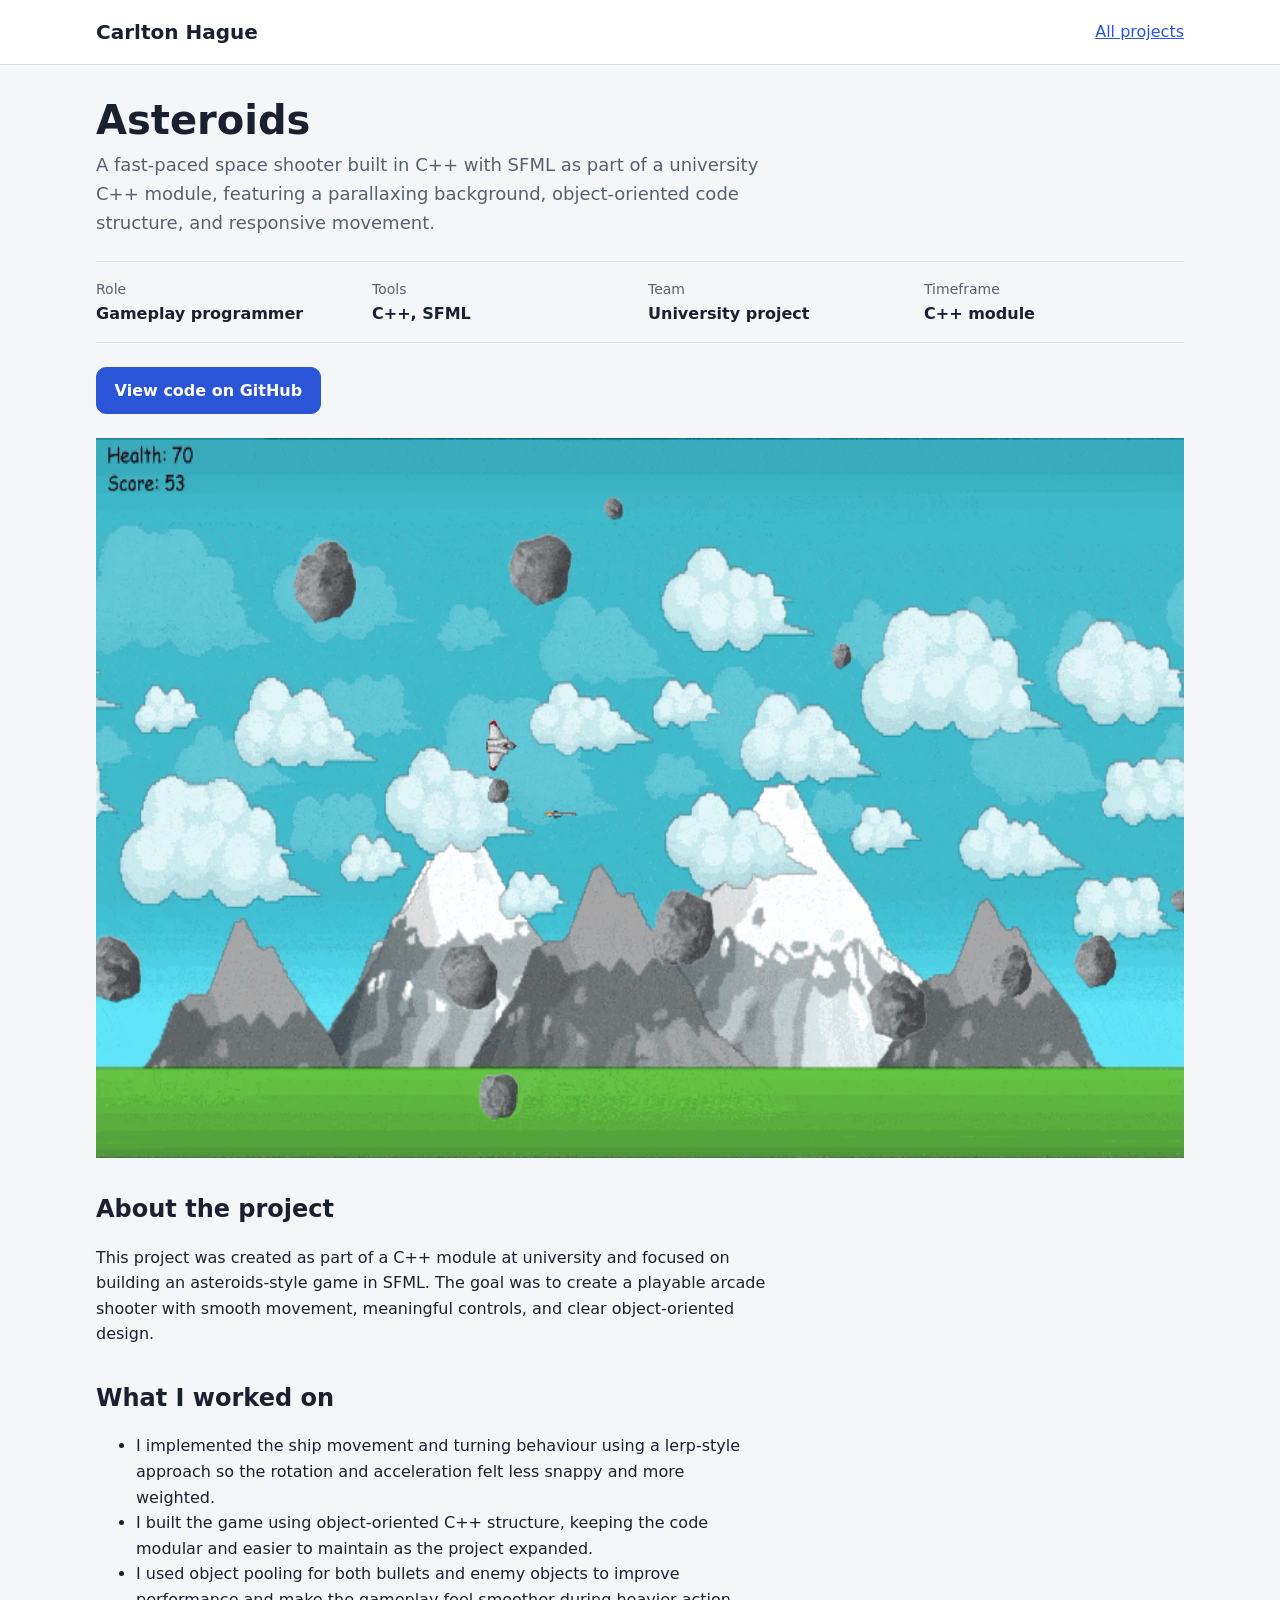
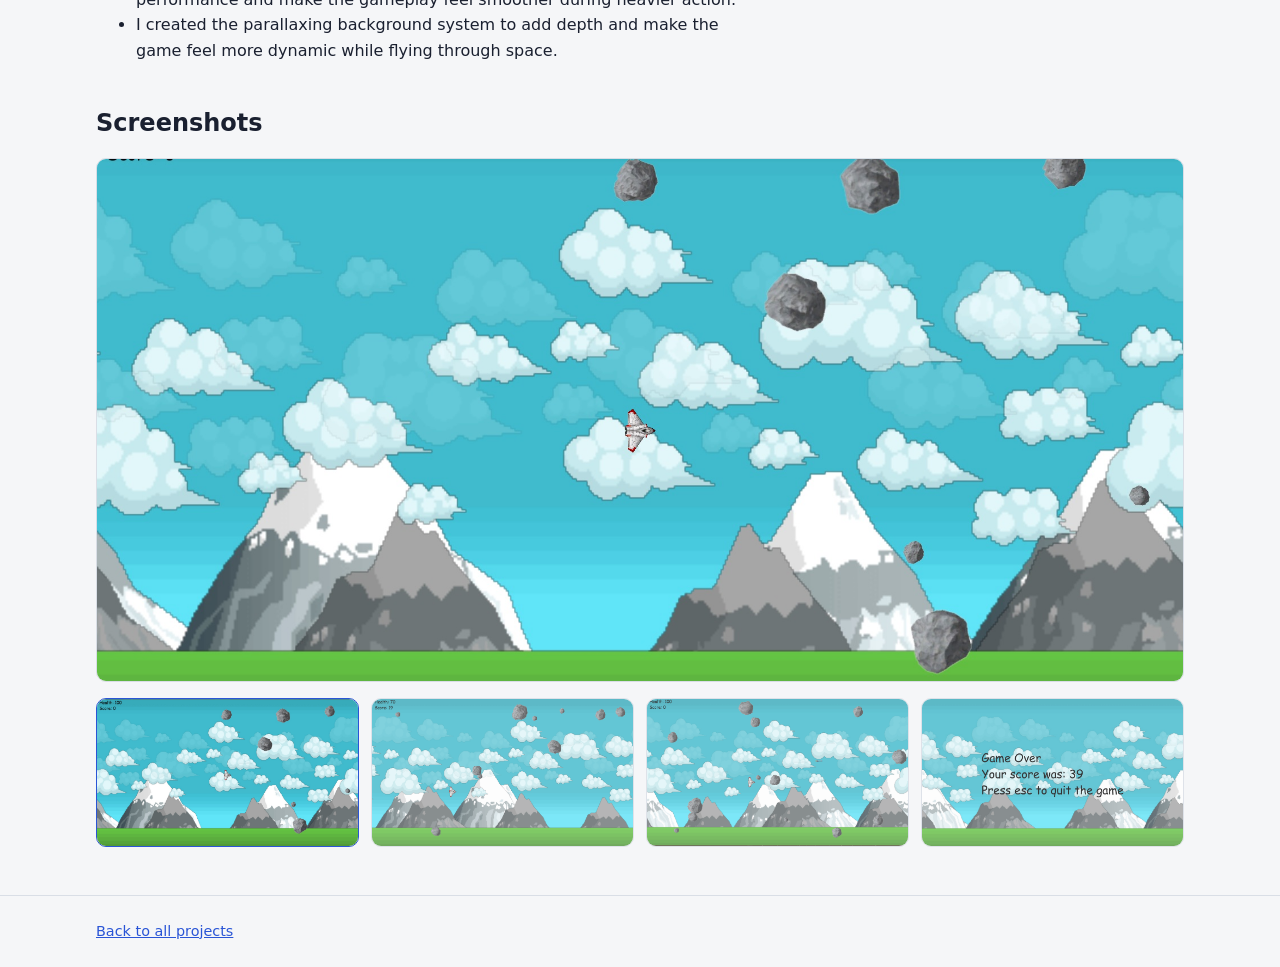
==== projects/project-four.html @ 6ba71f12 "Add the new Asteroids project page in the same style as the existing SFML project pages, with the Gi" ====
<!DOCTYPE html>
<html lang="en">
<head>
  <meta charset="utf-8">
  <meta name="viewport" content="width=device-width, initial-scale=1">
  <title>Asteroids | Carlton Hague</title>
  <meta name="description" content="A fast-paced asteroids-inspired SFML game built in C++ as part of a university module.">
  <link rel="stylesheet" href="../style.css">
</head>
<body>
<header class="site-header compact">
  <div class="wrap">
    <a class="name" href="../index.html">Carlton Hague</a>
    <a href="../index.html">All projects</a>
  </div>
</header>

<main class="wrap project">
  <h1>Asteroids</h1>
  <p class="summary">A fast-paced space shooter built in C++ with SFML as part of a university C++ module, featuring a parallaxing background, object-oriented code structure, and responsive movement.</p>

  <dl class="facts">
    <div><dt>Role</dt><dd>Gameplay programmer</dd></div>
    <div><dt>Tools</dt><dd>C++, SFML</dd></div>
    <div><dt>Team</dt><dd>University project</dd></div>
    <div><dt>Timeframe</dt><dd>C++ module</dd></div>
  </dl>

  <div class="actions">
    <a class="button" href="https://github.com/CarltonHague/Asteroids">View code on GitHub</a>
  </div>

  <div class="video">
    <img src="../Videos/ShipGame.gif" alt="Asteroids game gif showing ship movement and asteroid gameplay" width="1280" height="720" loading="lazy">
  </div>

  <section class="prose">
    <h2>About the project</h2>
    <p>This project was created as part of a C++ module at university and focused on building an asteroids-style game in SFML. The goal was to create a playable arcade shooter with smooth movement, meaningful controls, and clear object-oriented design.</p>

    <h2>What I worked on</h2>
    <ul>
      <li>I implemented the ship movement and turning behaviour using a lerp-style approach so the rotation and acceleration felt less snappy and more weighted.</li>
      <li>I built the game using object-oriented C++ structure, keeping the code modular and easier to maintain as the project expanded.</li>
      <li>I used object pooling for both bullets and enemy objects to improve performance and make the gameplay feel smoother during heavier action.</li>
      <li>I created the parallaxing background system to add depth and make the game feel more dynamic while flying through space.</li>
    </ul>
  </section>

  <section>
    <h2>Screenshots</h2>

    <div class="gallery-shell">
      <button class="feature-stage" id="featured-stage" type="button" aria-label="Open enlarged screenshot view">
        <img id="featured-image" src="../images/ship1.jpg" alt="Asteroids title screen and gameplay view" width="1280" height="720" loading="lazy">
      </button>

      <div class="gallery-thumbs" aria-label="Project screenshots">
        <button class="thumb is-active" type="button" data-index="0" aria-label="Show screenshot 1">
          <img src="../images/ship1.jpg" alt="Screenshot 1 thumbnail" width="1280" height="720" loading="lazy">
        </button>
        <button class="thumb" type="button" data-index="1" aria-label="Show screenshot 2">
          <img src="../images/Screenshot%202026-10-29%20223026.png" alt="Screenshot 2 thumbnail" width="1280" height="720" loading="lazy">
        </button>
        <button class="thumb" type="button" data-index="2" aria-label="Show screenshot 3">
          <img src="../images/Screenshot%202026-10-29%20223122.png" alt="Screenshot 3 thumbnail" width="1280" height="720" loading="lazy">
        </button>
        <button class="thumb" type="button" data-index="3" aria-label="Show screenshot 4">
          <img src="../images/ending%20screen%20ship.jpg" alt="Screenshot 4 thumbnail" width="1280" height="720" loading="lazy">
        </button>
      </div>
    </div>
  </section>
</main>

<div class="lightbox" id="gallery-lightbox" aria-hidden="true">
  <div class="lightbox-panel">
    <button class="lightbox-close" type="button" aria-label="Close enlarged screenshot">×</button>
    <img id="lightbox-image" src="../images/ship1.jpg" alt="Enlarged Asteroids screenshot">
  </div>
</div>

<footer class="site-footer">
  <div class="wrap"><a href="../index.html">Back to all projects</a></div>
</footer>

<script>
  const images = [
    '../images/ship1.jpg',
    '../images/Screenshot%202026-10-29%20223026.png',
    '../images/Screenshot%202026-10-29%20223122.png',
    '../images/ending%20screen%20ship.jpg'
  ];

  const featuredImage = document.getElementById('featured-image');
  const featuredStage = document.getElementById('featured-stage');
  const thumbs = document.querySelectorAll('.thumb');
  const lightbox = document.getElementById('gallery-lightbox');
  const lightboxImage = document.getElementById('lightbox-image');
  const closeButton = document.querySelector('.lightbox-close');
  let activeIndex = 0;
  let cycleTimer;

  function renderFeatured(index) {
    activeIndex = index;
    featuredImage.src = images[index];
    featuredImage.alt = `Asteroids screenshot ${index + 1}`;

    thumbs.forEach((thumb, thumbIndex) => {
      thumb.classList.toggle('is-active', thumbIndex === index);
    });
  }

  function nextFeatured() {
    const nextIndex = (activeIndex + 1) % images.length;
    renderFeatured(nextIndex);
  }

  function startCycle() {
    clearInterval(cycleTimer);
    cycleTimer = setInterval(nextFeatured, 3500);
  }

  thumbs.forEach((thumb) => {
    thumb.addEventListener('click', () => {
      renderFeatured(Number(thumb.dataset.index));
      startCycle();
    });
  });

  featuredStage.addEventListener('click', () => {
    lightboxImage.src = images[activeIndex];
    lightboxImage.alt = `Enlarged Asteroids screenshot ${activeIndex + 1}`;
    lightbox.classList.add('is-open');
    lightbox.setAttribute('aria-hidden', 'false');
    clearInterval(cycleTimer);
  });

  function closeLightbox() {
    lightbox.classList.remove('is-open');
    lightbox.setAttribute('aria-hidden', 'true');
    startCycle();
  }

  closeButton.addEventListener('click', closeLightbox);

  lightbox.addEventListener('click', (event) => {
    if (event.target === lightbox) {
      closeLightbox();
    }
  });

  document.addEventListener('keydown', (event) => {
    if (event.key === 'Escape' && lightbox.classList.contains('is-open')) {
      closeLightbox();
    }
  });

  renderFeatured(0);
  startCycle();
</script>
</body>
</html>
---- style.css ----
/* Change the colours and sizes here and every page updates. */
:root {
  --bg: #f5f6f8;
  --surface: #ffffff;
  --text: #1a2030;
  --muted: #566070;
  --accent: #2a55d6;
  --accent-text: #ffffff;
  --border: #d9dee6;
  --radius: 10px;
  --max: 68rem;
  color-scheme: light dark;
}
@media (prefers-color-scheme: dark) {
  :root {
    --bg: #11141b;
    --surface: #1a1f2a;
    --text: #e7eaf0;
    --muted: #9ba5b5;
    --accent: #8aa6ff;
    --accent-text: #10131a;
    --border: #2b3240;
  }
}

* { box-sizing: border-box; }
body {
  margin: 0;
  background: var(--bg);
  color: var(--text);
  font: 1rem/1.6 system-ui, -apple-system, "Segoe UI", Roboto, sans-serif;
}
img, video, iframe { display: block; max-width: 100%; }
a { color: var(--accent); }
a:focus-visible { outline: 3px solid var(--accent); outline-offset: 2px; }
h2 { font-size: 1.5rem; margin: 2.5rem 0 1rem; }
.wrap { width: min(100% - 2rem, var(--max)); margin-inline: auto; }

/* Header */
.site-header { background: var(--surface); border-bottom: 1px solid var(--border); }
.site-header .wrap {
  display: flex; flex-wrap: wrap; align-items: flex-end;
  justify-content: space-between; gap: 1rem 2rem; padding-block: 2rem;
}
.site-header h1 { margin: 0; font-size: clamp(2rem, 7vw, 3.25rem); line-height: 1.1; letter-spacing: -0.02em; }
.tagline { margin: 0.4rem 0 0; color: var(--muted); font-size: 1.125rem; }
.contact { display: flex; flex-wrap: wrap; gap: 0.5rem 1.25rem; list-style: none; margin: 0; padding: 0; }
.site-header.compact .wrap { align-items: center; padding-block: 1rem; }
.site-header .name { font-size: 1.25rem; font-weight: 700; color: var(--text); text-decoration: none; }

/* Home page project cards */
.projects {
  display: grid; gap: 1.5rem; list-style: none; margin: 0; padding: 0;
  grid-template-columns: repeat(auto-fill, minmax(min(100%, 19rem), 1fr));
}
.card {
  position: relative; display: flex; flex-direction: column; overflow: hidden;
  background: var(--surface); border: 1px solid var(--border); border-radius: var(--radius);
}
.card:hover, .card:focus-within { border-color: var(--accent); }
.card img { width: 100%; height: auto; aspect-ratio: 16 / 9; object-fit: cover; }
.card-body { display: flex; flex-direction: column; flex: 1; gap: 0.6rem; padding: 1rem 1.125rem 1.25rem; }
.card h3 { margin: 0; font-size: 1.25rem; }
.card h3 a { color: inherit; text-decoration: none; }
.card h3 a::after { content: ""; position: absolute; inset: 0; } /* makes the whole card clickable */
.card p { margin: 0; color: var(--muted); }
.tags { display: flex; flex-wrap: wrap; gap: 0.375rem; list-style: none; margin: auto 0 0; padding: 0; font-size: 0.875rem; }
.tags li { border: 1px solid var(--border); border-radius: 999px; padding: 0.1rem 0.7rem; color: var(--muted); }

/* Project pages */
main { padding-bottom: 3rem; }
.project h1 { margin: 2rem 0 0.5rem; font-size: clamp(1.75rem, 5vw, 2.5rem); line-height: 1.15; }
.summary { max-width: 42rem; margin: 0; color: var(--muted); font-size: 1.125rem; }
.facts {
  display: grid; gap: 1rem; margin: 1.5rem 0; padding: 1rem 0;
  grid-template-columns: repeat(auto-fit, minmax(9rem, 1fr));
  border-block: 1px solid var(--border);
}
.facts dt { color: var(--muted); font-size: 0.875rem; }
.facts dd { margin: 0; font-weight: 600; }
.actions { display: flex; flex-wrap: wrap; gap: 0.75rem; margin: 0 0 1.5rem; }
.button {
  display: inline-block; padding: 0.6rem 1.1rem; border: 1px solid var(--accent);
  border-radius: var(--radius); background: var(--accent); color: var(--accent-text);
  font-weight: 600; text-decoration: none;
}
.button.secondary { background: transparent; color: var(--accent); }
.video { aspect-ratio: 16 / 9; }
.video iframe { width: 100%; height: 100%; border: 0; border-radius: var(--radius); }
.prose { max-width: 42rem; }
.prose h2 { margin-top: 2rem; }

.gallery-shell {
  display: grid; gap: 1rem;
  max-width: 68rem;
}
.feature-stage {
  width: 100%; padding: 0; border: 1px solid var(--border); border-radius: var(--radius);
  background: var(--surface); overflow: hidden; cursor: zoom-in;
}
.feature-stage img {
  display: block; width: 100%; height: auto; max-height: 58vh; object-fit: cover;
  background: #dfe4ee;
}
.gallery-thumbs {
  display: grid; grid-template-columns: repeat(auto-fit, minmax(min(100%, 12rem), 1fr));
  gap: 0.75rem;
}
.thumb {
  padding: 0; border: 1px solid var(--border); border-radius: var(--radius); overflow: hidden;
  background: transparent; cursor: pointer; transition: border-color 0.15s ease, transform 0.15s ease, opacity 0.15s ease;
  opacity: 0.8;
}
.thumb:hover, .thumb:focus-visible {
  border-color: var(--accent);
}
.thumb.is-active {
  border-color: var(--accent);
  opacity: 1;
}
.thumb img {
  display: block; width: 100%; height: auto; aspect-ratio: 16 / 9; object-fit: cover;
}

.lightbox {
  position: fixed;
  inset: 0;
  display: none;
  align-items: center;
  justify-content: center;
  background: rgba(10, 14, 20, 0.82);
  padding: 1.5rem;
  z-index: 1000;
}
.lightbox.is-open { display: flex; }
.lightbox-panel {
  position: relative;
  width: min(92vw, 1200px);
  max-height: 88vh;
  display: flex;
  align-items: center;
  justify-content: center;
  background: rgba(255, 255, 255, 0.04);
  border-radius: var(--radius);
}
.lightbox-panel img {
  display: block;
  width: 100%;
  max-width: 100%;
  max-height: 88vh;
  height: auto;
  border-radius: var(--radius);
  object-fit: contain;
  border: 1px solid rgba(255, 255, 255, 0.15);
}
.lightbox-close {
  position: absolute; top: 0.75rem; right: 0.75rem; width: 2.5rem; height: 2.5rem; border: 0;
  border-radius: 999px; background: rgba(10, 14, 20, 0.8); color: #fff; font-size: 1.5rem; cursor: pointer;
}

@media (max-width: 640px) {
  .gallery-thumbs {
    grid-template-columns: repeat(3, minmax(0, 1fr));
  }
  .feature-stage img {
    max-height: 40vh;
  }
  .lightbox {
    padding: 0.75rem;
  }
  .lightbox-panel {
    width: 100%;
    max-height: 82vh;
  }
  .lightbox-panel img {
    max-height: 82vh;
  }
}

/* Footer */
.site-footer { border-top: 1px solid var(--border); padding-block: 1.5rem; color: var(--muted); font-size: 0.9rem; }
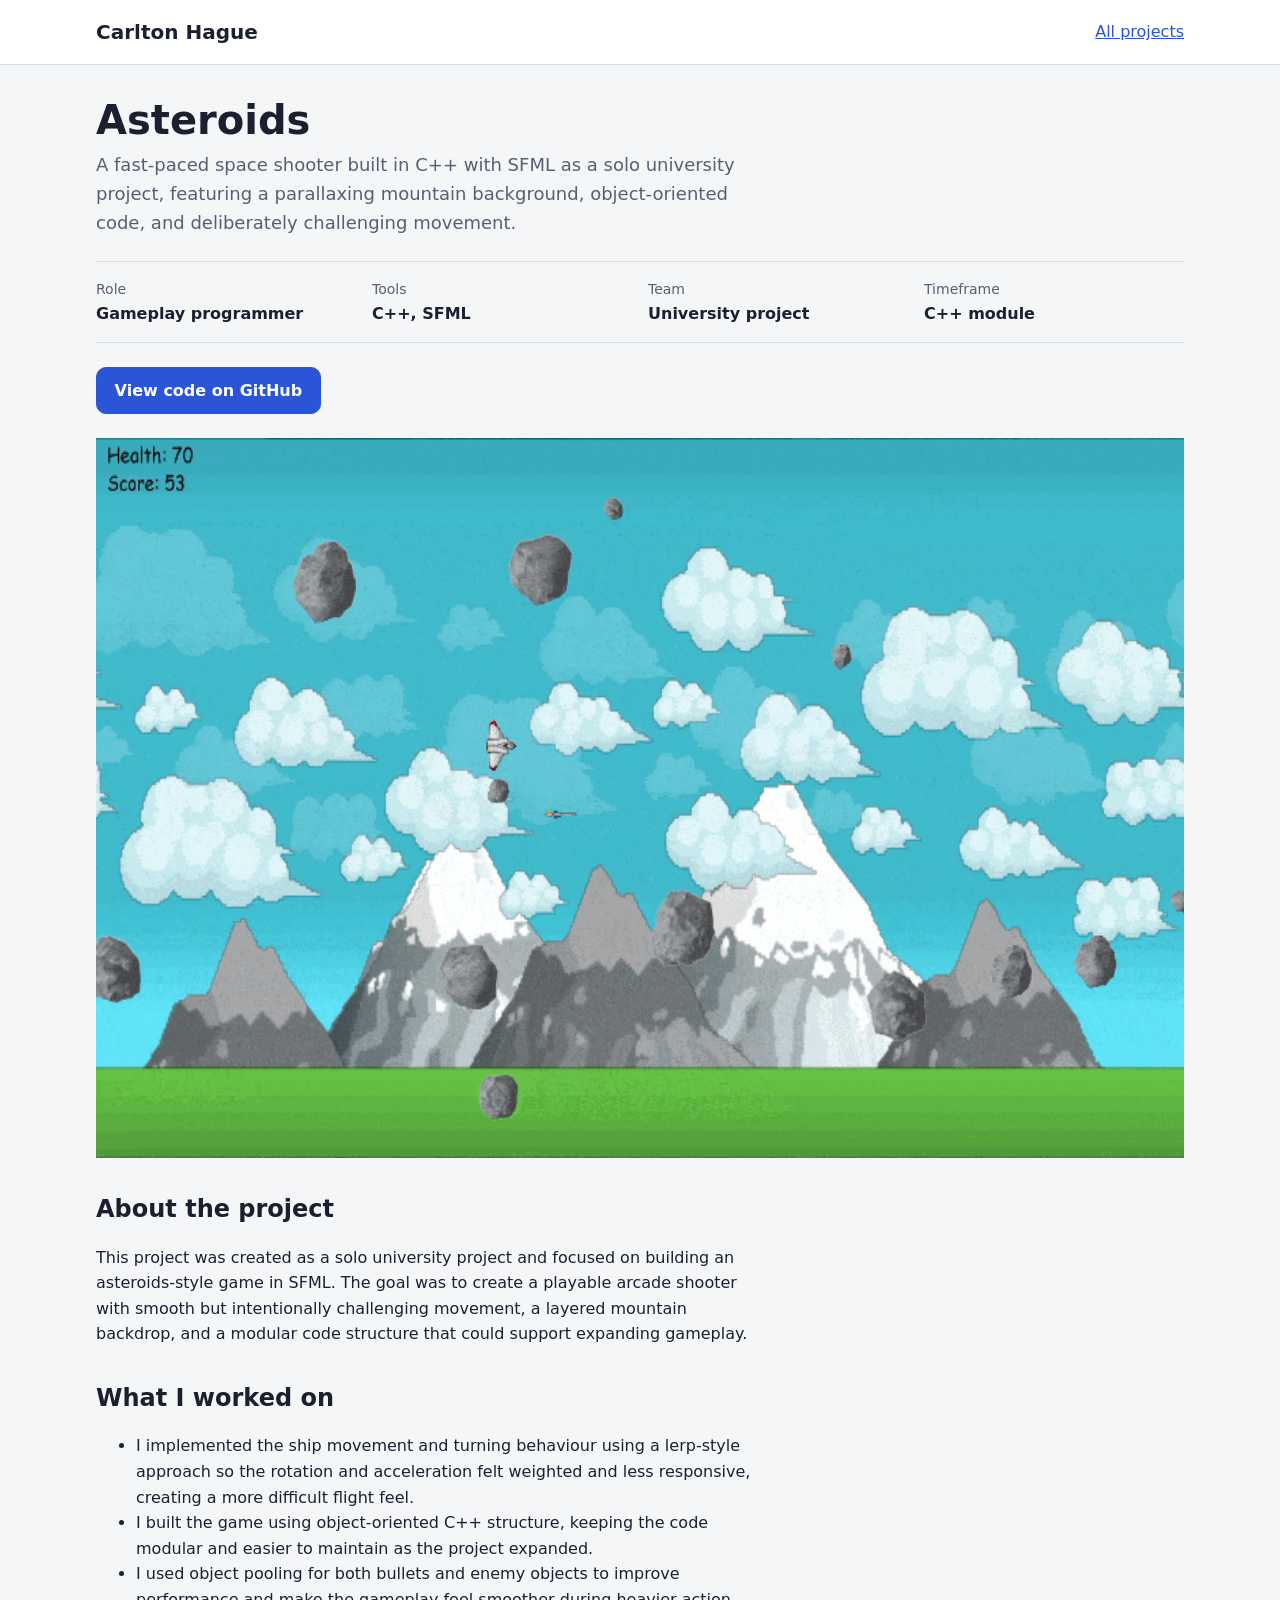
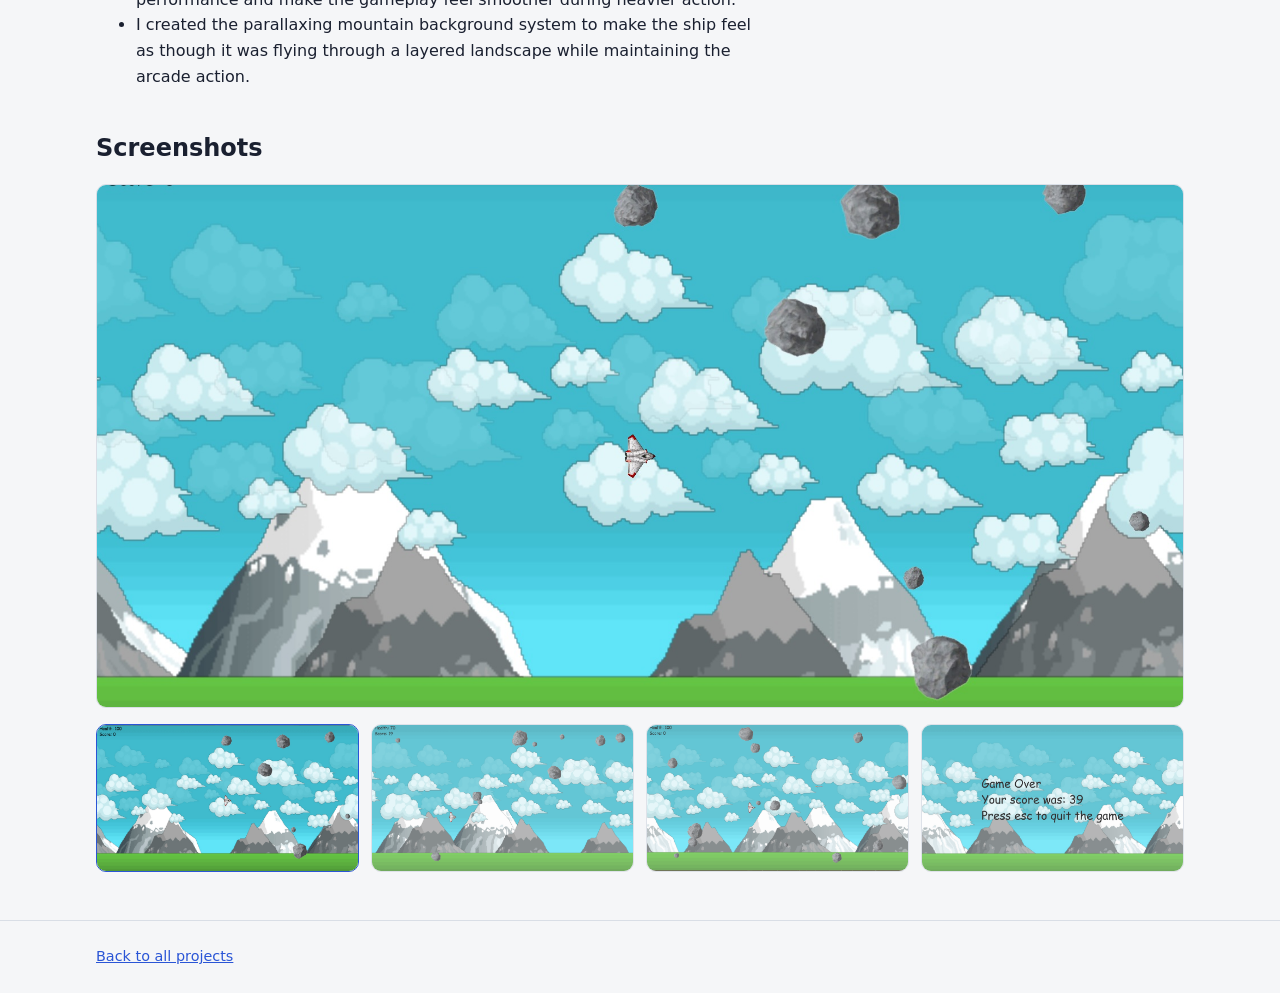
==== commit c7ad0f0c: "Adjust Asteroids project wording to reflect solo university project, weighted movement, and mountain" ====
--- a/projects/project-four.html
+++ b/projects/project-four.html
@@ -4,7 +4,7 @@
   <meta charset="utf-8">
   <meta name="viewport" content="width=device-width, initial-scale=1">
   <title>Asteroids | Carlton Hague</title>
-  <meta name="description" content="A fast-paced asteroids-inspired SFML game built in C++ as part of a university module.">
+  <meta name="description" content="A fast-paced asteroids-inspired SFML game built in C++ as part of a solo university project, with challenging movement and a parallaxing mountain backdrop.">
   <link rel="stylesheet" href="../style.css">
 </head>
 <body>
@@ -17,7 +17,7 @@
 
 <main class="wrap project">
   <h1>Asteroids</h1>
-  <p class="summary">A fast-paced space shooter built in C++ with SFML as part of a university C++ module, featuring a parallaxing background, object-oriented code structure, and responsive movement.</p>
+  <p class="summary">A fast-paced space shooter built in C++ with SFML as a solo university project, featuring a parallaxing mountain background, object-oriented code, and deliberately challenging movement.</p>
 
   <dl class="facts">
     <div><dt>Role</dt><dd>Gameplay programmer</dd></div>
@@ -36,14 +36,14 @@
 
   <section class="prose">
     <h2>About the project</h2>
-    <p>This project was created as part of a C++ module at university and focused on building an asteroids-style game in SFML. The goal was to create a playable arcade shooter with smooth movement, meaningful controls, and clear object-oriented design.</p>
+    <p>This project was created as a solo university project and focused on building an asteroids-style game in SFML. The goal was to create a playable arcade shooter with smooth but intentionally challenging movement, a layered mountain backdrop, and a modular code structure that could support expanding gameplay.</p>
 
     <h2>What I worked on</h2>
     <ul>
-      <li>I implemented the ship movement and turning behaviour using a lerp-style approach so the rotation and acceleration felt less snappy and more weighted.</li>
+      <li>I implemented the ship movement and turning behaviour using a lerp-style approach so the rotation and acceleration felt weighted and less responsive, creating a more difficult flight feel.</li>
       <li>I built the game using object-oriented C++ structure, keeping the code modular and easier to maintain as the project expanded.</li>
       <li>I used object pooling for both bullets and enemy objects to improve performance and make the gameplay feel smoother during heavier action.</li>
-      <li>I created the parallaxing background system to add depth and make the game feel more dynamic while flying through space.</li>
+      <li>I created the parallaxing mountain background system to make the ship feel as though it was flying through a layered landscape while maintaining the arcade action.</li>
     </ul>
   </section>
 
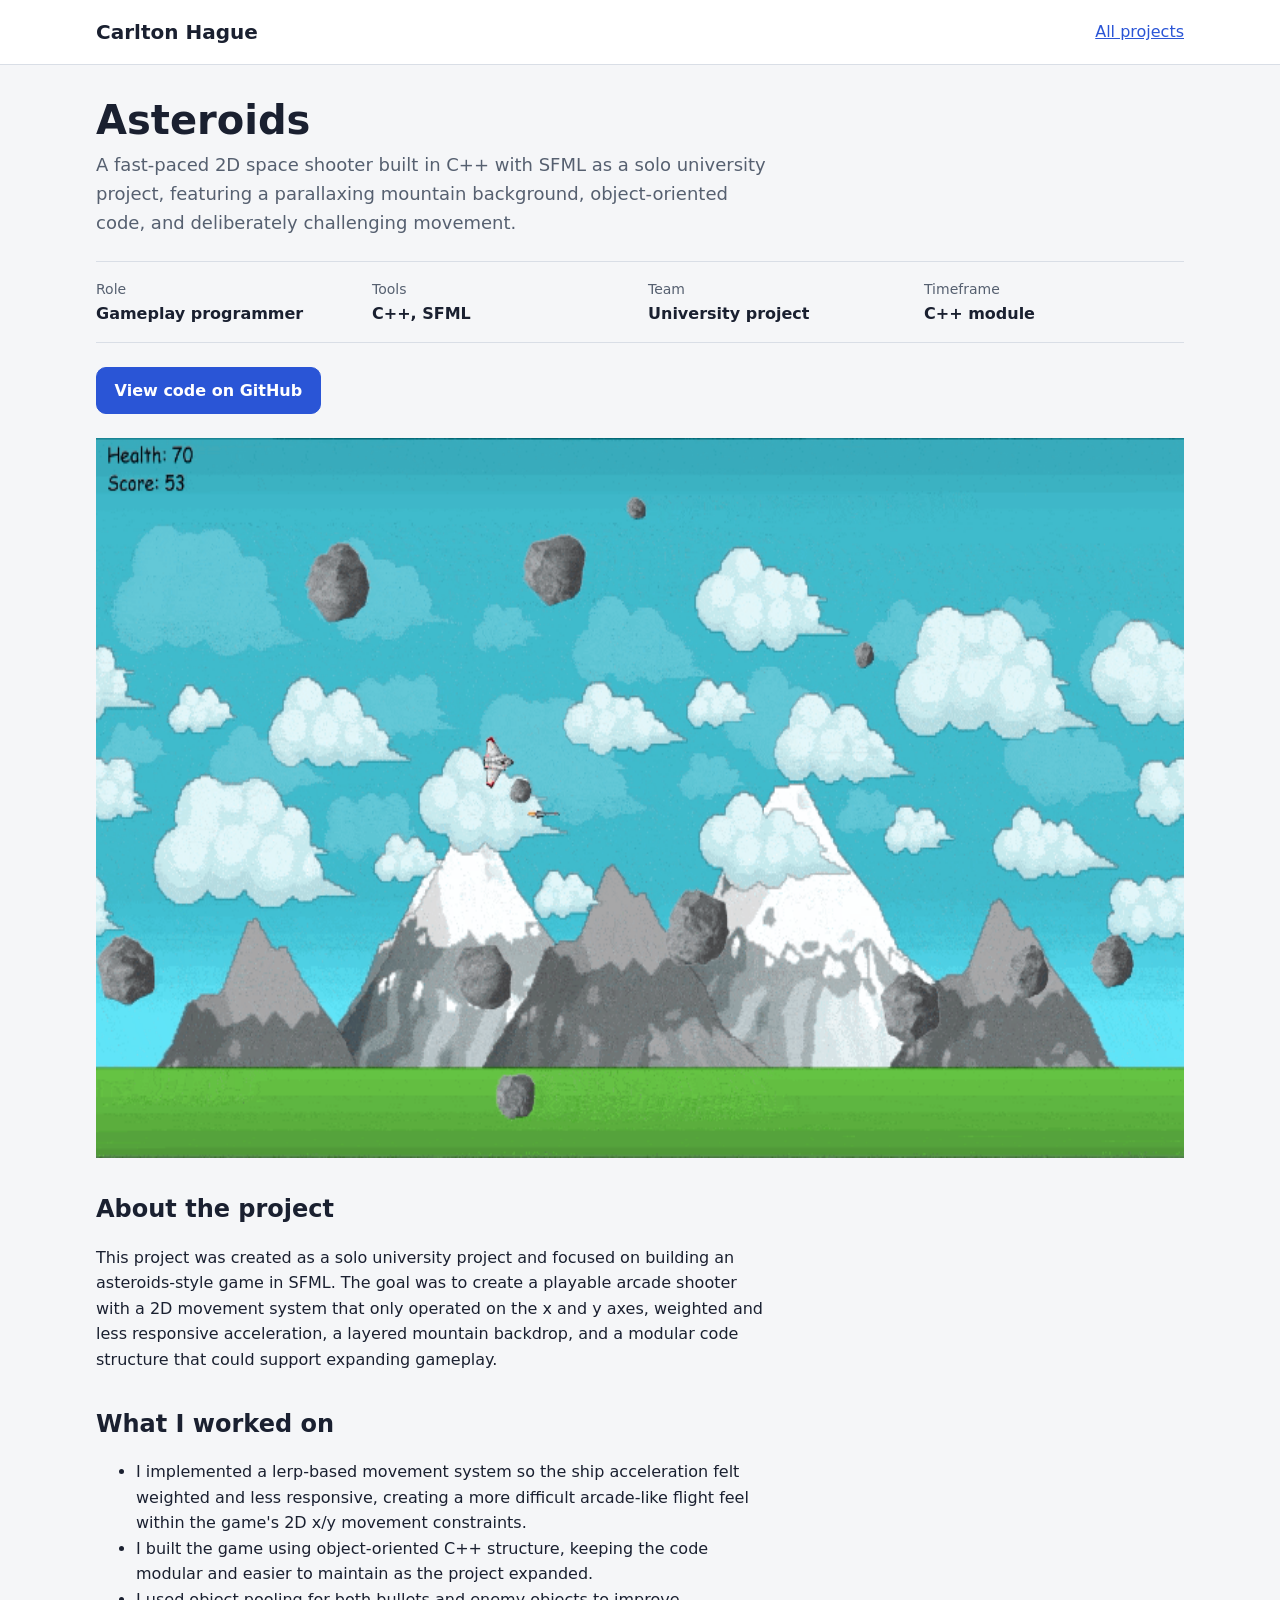
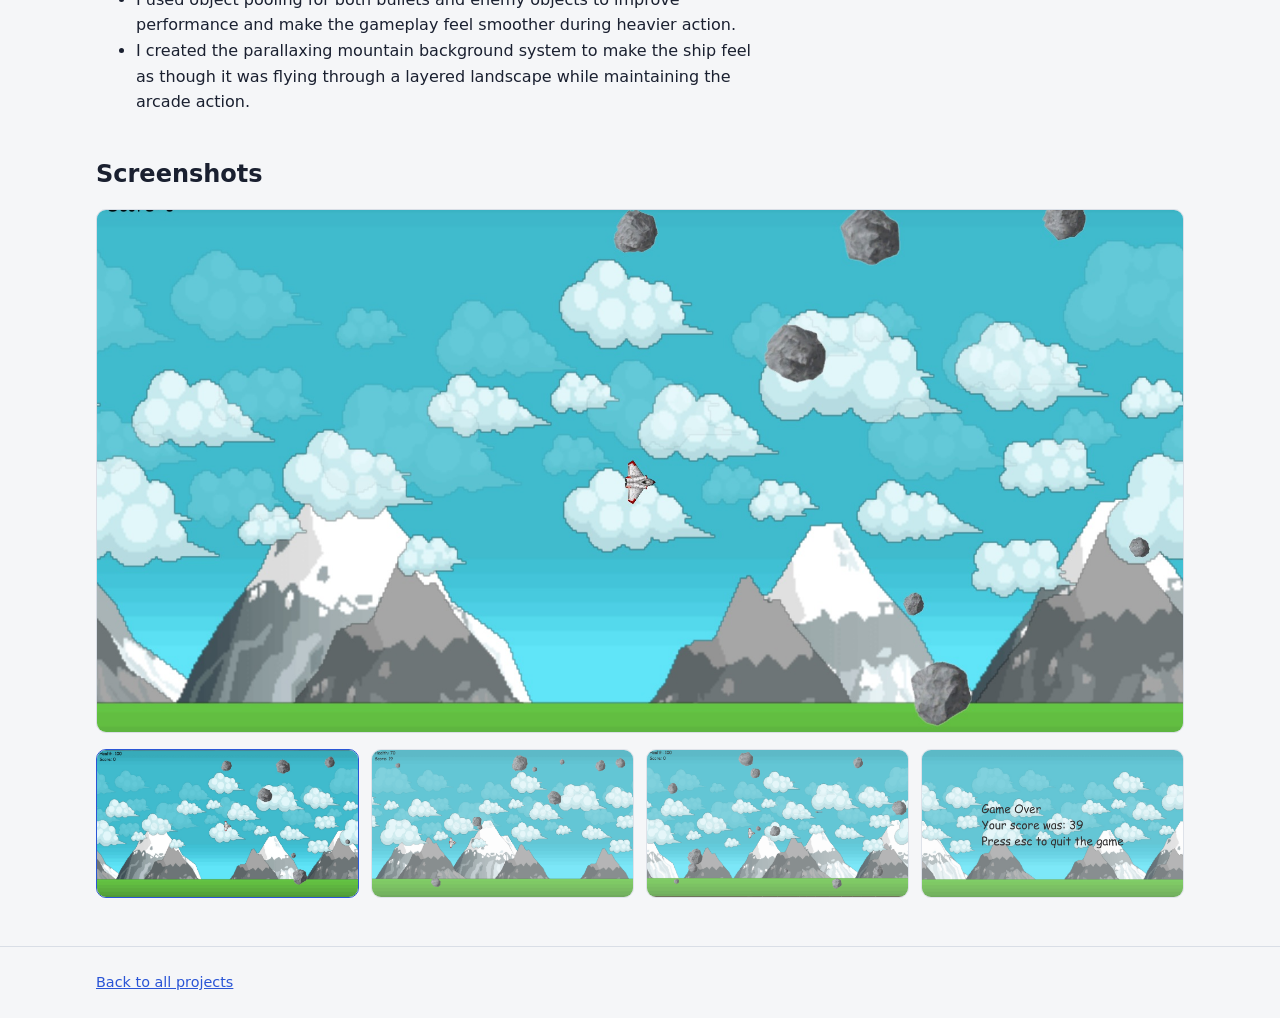
==== commit 750a8077: "Correct Asteroids project wording to clarify the 2D x/y movement and mountain background." ====
--- a/projects/project-four.html
+++ b/projects/project-four.html
@@ -4,7 +4,7 @@
   <meta charset="utf-8">
   <meta name="viewport" content="width=device-width, initial-scale=1">
   <title>Asteroids | Carlton Hague</title>
-  <meta name="description" content="A fast-paced asteroids-inspired SFML game built in C++ as part of a solo university project, with challenging movement and a parallaxing mountain backdrop.">
+  <meta name="description" content="A fast-paced asteroids-inspired SFML game built in C++ as a solo university project, with a 2D movement system and a parallaxing mountain backdrop.">
   <link rel="stylesheet" href="../style.css">
 </head>
 <body>
@@ -17,7 +17,7 @@
 
 <main class="wrap project">
   <h1>Asteroids</h1>
-  <p class="summary">A fast-paced space shooter built in C++ with SFML as a solo university project, featuring a parallaxing mountain background, object-oriented code, and deliberately challenging movement.</p>
+  <p class="summary">A fast-paced 2D space shooter built in C++ with SFML as a solo university project, featuring a parallaxing mountain background, object-oriented code, and deliberately challenging movement.</p>
 
   <dl class="facts">
     <div><dt>Role</dt><dd>Gameplay programmer</dd></div>
@@ -36,11 +36,11 @@
 
   <section class="prose">
     <h2>About the project</h2>
-    <p>This project was created as a solo university project and focused on building an asteroids-style game in SFML. The goal was to create a playable arcade shooter with smooth but intentionally challenging movement, a layered mountain backdrop, and a modular code structure that could support expanding gameplay.</p>
+    <p>This project was created as a solo university project and focused on building an asteroids-style game in SFML. The goal was to create a playable arcade shooter with a 2D movement system that only operated on the x and y axes, weighted and less responsive acceleration, a layered mountain backdrop, and a modular code structure that could support expanding gameplay.</p>
 
     <h2>What I worked on</h2>
     <ul>
-      <li>I implemented the ship movement and turning behaviour using a lerp-style approach so the rotation and acceleration felt weighted and less responsive, creating a more difficult flight feel.</li>
+      <li>I implemented a lerp-based movement system so the ship acceleration felt weighted and less responsive, creating a more difficult arcade-like flight feel within the game's 2D x/y movement constraints.</li>
       <li>I built the game using object-oriented C++ structure, keeping the code modular and easier to maintain as the project expanded.</li>
       <li>I used object pooling for both bullets and enemy objects to improve performance and make the gameplay feel smoother during heavier action.</li>
       <li>I created the parallaxing mountain background system to make the ship feel as though it was flying through a layered landscape while maintaining the arcade action.</li>
